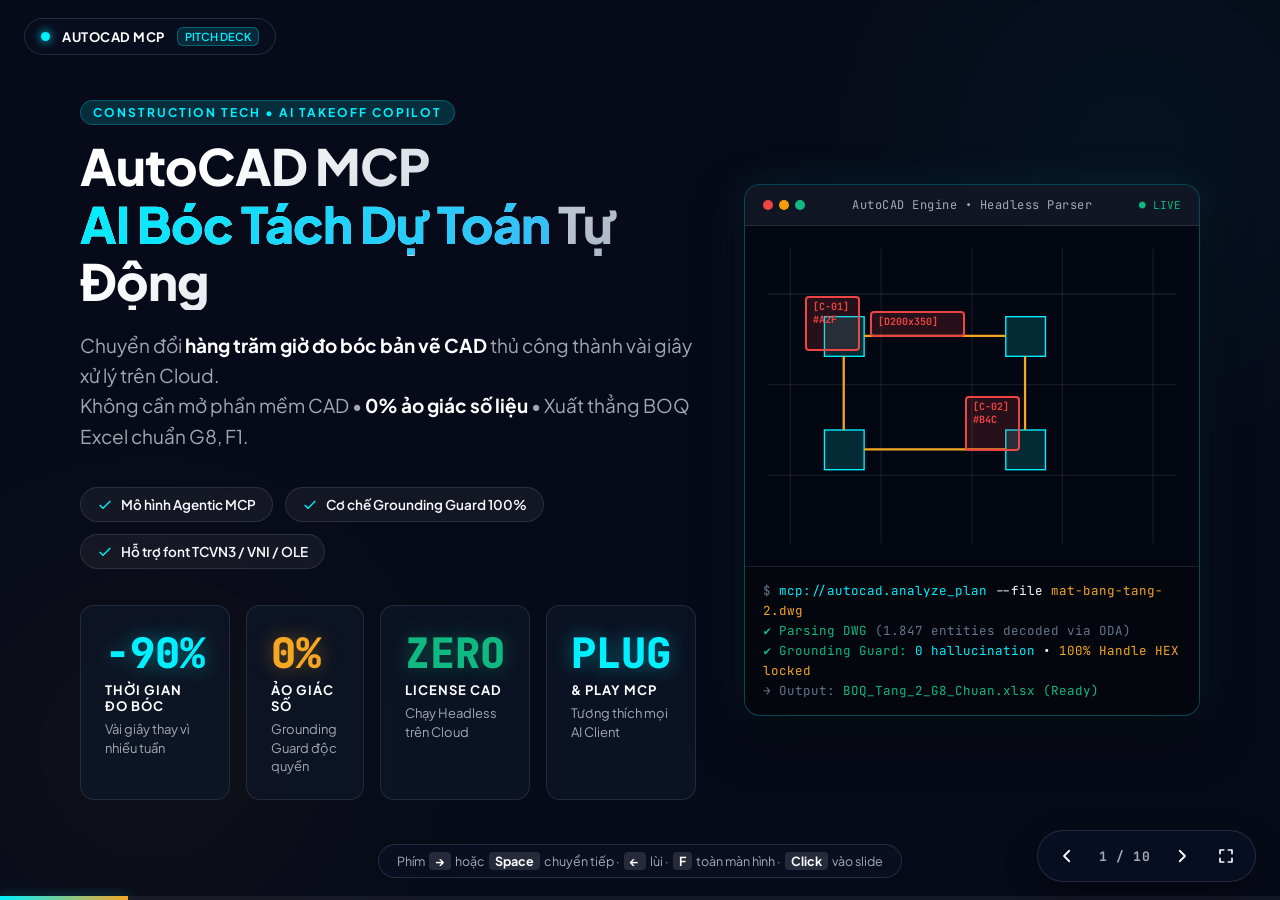
==== index.html @ a861b75d "Initial commit: AutoCAD MCP interactive web presentation slides" ====
<!doctype html>
<html lang="vi">
<head>
<meta charset="utf-8">
<meta name="viewport" content="width=device-width,initial-scale=1,viewport-fit=cover">
<title>AutoCAD MCP - AI Bóc Tách Dự Toán Bản Vẽ Tự Động</title>
<link rel="preconnect" href="https://fonts.googleapis.com">
<link rel="preconnect" href="https://fonts.gstatic.com" crossorigin>
<link href="https://fonts.googleapis.com/css2?family=Plus+Jakarta+Sans:wght@300;400;500;600;700;800&family=JetBrains+Mono:wght@400;500;700&display=swap" rel="stylesheet">

<style>
:root {
  color-scheme: dark;
  --bg: #070B19;
  --bg-card: rgba(15, 23, 42, 0.75);
  --ink: #F8FAFC;
  --muted: rgba(226, 232, 240, 0.72);
  --cyan: #00F0FF;
  --cyan-glow: rgba(0, 240, 255, 0.35);
  --amber: #F5A623;
  --amber-glow: rgba(245, 166, 35, 0.4);
  --emerald: #10B981;
  --border: rgba(255, 255, 255, 0.12);
  --border-active: rgba(0, 240, 255, 0.45);
  --font: "Plus Jakarta Sans", system-ui, -apple-system, sans-serif;
  --mono: "JetBrains Mono", monospace;
}

* { box-sizing: border-box; margin: 0; padding: 0; }
html, body { height: 100%; width: 100%; overflow: hidden; }
body {
  background: var(--bg);
  color: var(--ink);
  font-family: var(--font);
  user-select: none;
  -webkit-user-select: none;
}

/* Background Cyber Grid */
.bg-grid {
  position: fixed;
  inset: 0;
  background-image: 
    radial-gradient(circle at 50% 10%, rgba(0, 240, 255, 0.08) 0%, transparent 60%),
    radial-gradient(circle at 85% 85%, rgba(245, 166, 35, 0.06) 0%, transparent 50%),
    linear-gradient(rgba(255, 255, 255, 0.03) 1px, transparent 1px),
    linear-gradient(90deg, rgba(255, 255, 255, 0.03) 1px, transparent 1px);
  background-size: 100% 100%, 100% 100%, 48px 48px, 48px 48px;
  pointer-events: none;
  z-index: 0;
}

/* Deck Container */
.deck {
  position: fixed;
  inset: 0;
  z-index: 1;
}

.deck iframe {
  position: absolute;
  inset: 0;
  width: 100%;
  height: 100%;
  border: 0;
  background: transparent;
  opacity: 0;
  pointer-events: none;
  transition: opacity 0.65s cubic-bezier(0.16, 1, 0.3, 1), transform 0.65s cubic-bezier(0.16, 1, 0.3, 1);
  transform: scale(0.985);
}

.deck iframe.show {
  opacity: 1;
  pointer-events: auto;
  transform: scale(1);
}

/* Top Branding Bar */
.brand-bar {
  position: fixed;
  top: 18px;
  left: 24px;
  z-index: 10;
  display: flex;
  align-items: center;
  gap: 12px;
  padding: 8px 16px;
  border-radius: 999px;
  background: rgba(10, 16, 34, 0.65);
  backdrop-filter: blur(12px);
  border: 1px solid var(--border);
}

.brand-dot {
  width: 9px;
  height: 9px;
  border-radius: 50%;
  background: var(--cyan);
  box-shadow: 0 0 10px var(--cyan);
  animation: pulse 2s infinite ease-in-out;
}

@keyframes pulse {
  0%, 100% { transform: scale(1); opacity: 0.9; }
  50% { transform: scale(1.35); opacity: 0.4; }
}

.brand-title {
  font-size: 13px;
  font-weight: 700;
  letter-spacing: 0.5px;
  color: #fff;
  text-transform: uppercase;
}

.brand-badge {
  font-size: 11px;
  font-weight: 600;
  padding: 2px 7px;
  border-radius: 6px;
  background: rgba(0, 240, 255, 0.12);
  color: var(--cyan);
  border: 1px solid rgba(0, 240, 255, 0.3);
}

/* Bottom Progress Bar */
.progress-bar-container {
  position: fixed;
  left: 0;
  bottom: 0;
  width: 100%;
  height: 4px;
  background: rgba(255, 255, 255, 0.06);
  z-index: 20;
}

.progress-bar {
  height: 100%;
  width: 10%;
  background: linear-gradient(90deg, var(--cyan), var(--amber));
  box-shadow: 0 0 12px var(--cyan-glow);
  transition: width 0.5s cubic-bezier(0.16, 1, 0.3, 1);
}

/* Floating HUD Controls */
.hud {
  position: fixed;
  right: 24px;
  bottom: calc(18px + env(safe-area-inset-bottom, 0px));
  z-index: 25;
  display: flex;
  align-items: center;
  gap: 6px;
  padding: 6px 10px;
  border-radius: 999px;
  background: rgba(10, 16, 36, 0.75);
  border: 1px solid var(--border);
  backdrop-filter: blur(14px);
  -webkit-backdrop-filter: blur(14px);
  box-shadow: 0 10px 30px rgba(0, 0, 0, 0.4);
  transition: transform 0.3s ease, border-color 0.3s ease;
}

.hud:hover {
  border-color: var(--border-active);
}

.hud button {
  width: 38px;
  height: 38px;
  border: 0;
  border-radius: 50%;
  display: grid;
  place-items: center;
  background: transparent;
  color: var(--ink);
  cursor: pointer;
  transition: all 0.2s ease;
}

.hud button:hover {
  background: rgba(255, 255, 255, 0.12);
  color: var(--cyan);
  transform: scale(1.08);
}

.hud button:active {
  transform: scale(0.94);
}

.hud svg {
  width: 18px;
  height: 18px;
}

.hud .pos {
  min-width: 65px;
  text-align: center;
  font-size: 13px;
  font-weight: 700;
  color: var(--muted);
  font-family: var(--mono);
  letter-spacing: 0.5px;
}

/* Keyboard / Usage Hint */
.hint {
  position: fixed;
  left: 50%;
  bottom: calc(22px + env(safe-area-inset-bottom, 0px));
  z-index: 20;
  transform: translateX(-50%);
  padding: 8px 18px;
  border-radius: 999px;
  background: rgba(10, 16, 36, 0.7);
  border: 1px solid var(--border);
  font-size: 12.5px;
  color: var(--muted);
  backdrop-filter: blur(12px);
  transition: opacity 0.6s ease;
  pointer-events: none;
}

.hint b {
  color: #fff;
  padding: 1px 6px;
  background: rgba(255, 255, 255, 0.12);
  border-radius: 4px;
  margin: 0 2px;
}

.hint.gone {
  opacity: 0;
}

/* Responsive adjustments */
@media (max-width: 768px) {
  .hint { display: none; }
  .brand-bar { left: 14px; top: 14px; padding: 6px 12px; }
  .hud { right: 14px; bottom: 14px; padding: 4px 8px; }
  .hud button { width: 34px; height: 34px; }
  .hud svg { width: 16px; height: 16px; }
}
</style>
</head>
<body>

<div class="bg-grid"></div>

<!-- Top Branding -->
<div class="brand-bar">
  <div class="brand-dot"></div>
  <span class="brand-title">AutoCAD MCP</span>
  <span class="brand-badge">PITCH DECK</span>
</div>

<!-- Slides Deck -->
<div class="deck" id="deck"></div>

<!-- Bottom Progress Bar -->
<div class="progress-bar-container">
  <div class="progress-bar" id="progressBar"></div>
</div>

<!-- Navigation Controls -->
<div class="hud" id="hud">
  <button id="prevBtn" type="button" title="Slide trước (←)">
    <svg viewBox="0 0 24 24" fill="none" stroke="currentColor" stroke-width="2.4" stroke-linecap="round" stroke-linejoin="round"><path d="M15 19l-7-7 7-7"/></svg>
  </button>
  <span class="pos" id="pos">1 / 10</span>
  <button id="nextBtn" type="button" title="Slide sau (→ / Space)">
    <svg viewBox="0 0 24 24" fill="none" stroke="currentColor" stroke-width="2.4" stroke-linecap="round" stroke-linejoin="round"><path d="M9 5l7 7-7 7"/></svg>
  </button>
  <button id="fsBtn" type="button" title="Toàn màn hình (F)">
    <svg viewBox="0 0 24 24" fill="none" stroke="currentColor" stroke-width="2.2" stroke-linecap="round" stroke-linejoin="round"><path d="M4 9V4h5M20 9V4h-5M4 15v5h5M20 15v5h-5"/></svg>
  </button>
</div>

<div class="hint" id="hint">
  Phím <b>→</b> hoặc <b>Space</b> chuyển tiếp · <b>←</b> lùi · <b>F</b> toàn màn hình · <b>Click</b> vào slide
</div>

<script>
const SLIDES = [
  'slides/slide01.html',
  'slides/slide02.html',
  'slides/slide03.html',
  'slides/slide04.html',
  'slides/slide05.html',
  'slides/slide06.html',
  'slides/slide07.html',
  'slides/slide08.html',
  'slides/slide09.html',
  'slides/slide10.html'
];

const deck = document.getElementById('deck');
const pos = document.getElementById('pos');
const progressBar = document.getElementById('progressBar');
const hint = document.getElementById('hint');
const prevBtn = document.getElementById('prevBtn');
const nextBtn = document.getElementById('nextBtn');
const fsBtn = document.getElementById('fsBtn');

let currentIdx = -1;
let zIndexCounter = 1;

// Khởi tạo các iframes cho từng slide
const frames = SLIDES.map((src, idx) => {
  const iframe = document.createElement('iframe');
  iframe.src = src;
  iframe.title = `Slide ${idx + 1}`;
  iframe.hidden = true;
  iframe.setAttribute('allow', 'autoplay; fullscreen');
  deck.appendChild(iframe);
  return iframe;
});

function goToSlide(n) {
  n = Math.max(0, Math.min(SLIDES.length - 1, n));
  if (n === currentIdx) return;

  const prevFrame = frames[currentIdx];
  const nextFrame = frames[n];

  currentIdx = n;
  nextFrame.hidden = false;
  nextFrame.classList.remove('show');
  nextFrame.style.zIndex = ++zIndexCounter;

  // Trigger reflow
  void nextFrame.offsetWidth;
  nextFrame.classList.add('show');

  // Báo tin nhắn qua iframe để kích hoạt animation nếu có
  try {
    nextFrame.contentWindow.postMessage({ action: 'play' }, '*');
  } catch(e) {}

  if (prevFrame) {
    setTimeout(() => {
      if (frames[currentIdx] !== prevFrame) {
        prevFrame.classList.remove('show');
        prevFrame.hidden = true;
      }
    }, 700);
  }

  // Cập nhật HUD & Progress bar
  pos.textContent = `${n + 1} / ${SLIDES.length}`;
  progressBar.style.width = `${((n + 1) / SLIDES.length) * 100}%`;

  // Cập nhật Hash URL
  try {
    history.replaceState(null, '', '#' + (n + 1));
  } catch(e) {}
}

function nextSlide() { goToSlide(currentIdx + 1); }
function prevSlide() { goToSlide(currentIdx - 1); }

function toggleFullScreen() {
  if (!document.fullscreenElement) {
    document.documentElement.requestFullscreen().catch(() => {});
  } else {
    document.exitFullscreen().catch(() => {});
  }
}

// Bắt phím điều hướng
window.addEventListener('keydown', (e) => {
  if (e.key === 'ArrowRight' || e.key === ' ' || e.key === 'PageDown') {
    e.preventDefault();
    nextSlide();
  } else if (e.key === 'ArrowLeft' || e.key === 'PageUp') {
    e.preventDefault();
    prevSlide();
  } else if (e.key === 'f' || e.key === 'F') {
    e.preventDefault();
    toggleFullScreen();
  } else if (e.key === 'Home') {
    e.preventDefault();
    goToSlide(0);
  } else if (e.key === 'End') {
    e.preventDefault();
    goToSlide(SLIDES.length - 1);
  }
});

// Nhận thông điệp từ slide iframe
window.addEventListener('message', (e) => {
  if (!e.data) return;
  if (e.data.action === 'next') nextSlide();
  if (e.data.action === 'prev') prevSlide();
});

prevBtn.addEventListener('click', prevSlide);
nextBtn.addEventListener('click', nextSlide);
fsBtn.addEventListener('click', toggleFullScreen);

// Tự động ẩn gợi ý sau 6 giây
setTimeout(() => {
  hint.classList.add('gone');
}, 6000);

// Nạp slide theo hash ban đầu
let initSlide = 0;
const hash = parseInt(window.location.hash.replace('#', ''), 10);
if (!isNaN(hash) && hash >= 1 && hash <= SLIDES.length) {
  initSlide = hash - 1;
}
goToSlide(initSlide);
</script>

</body>
</html>
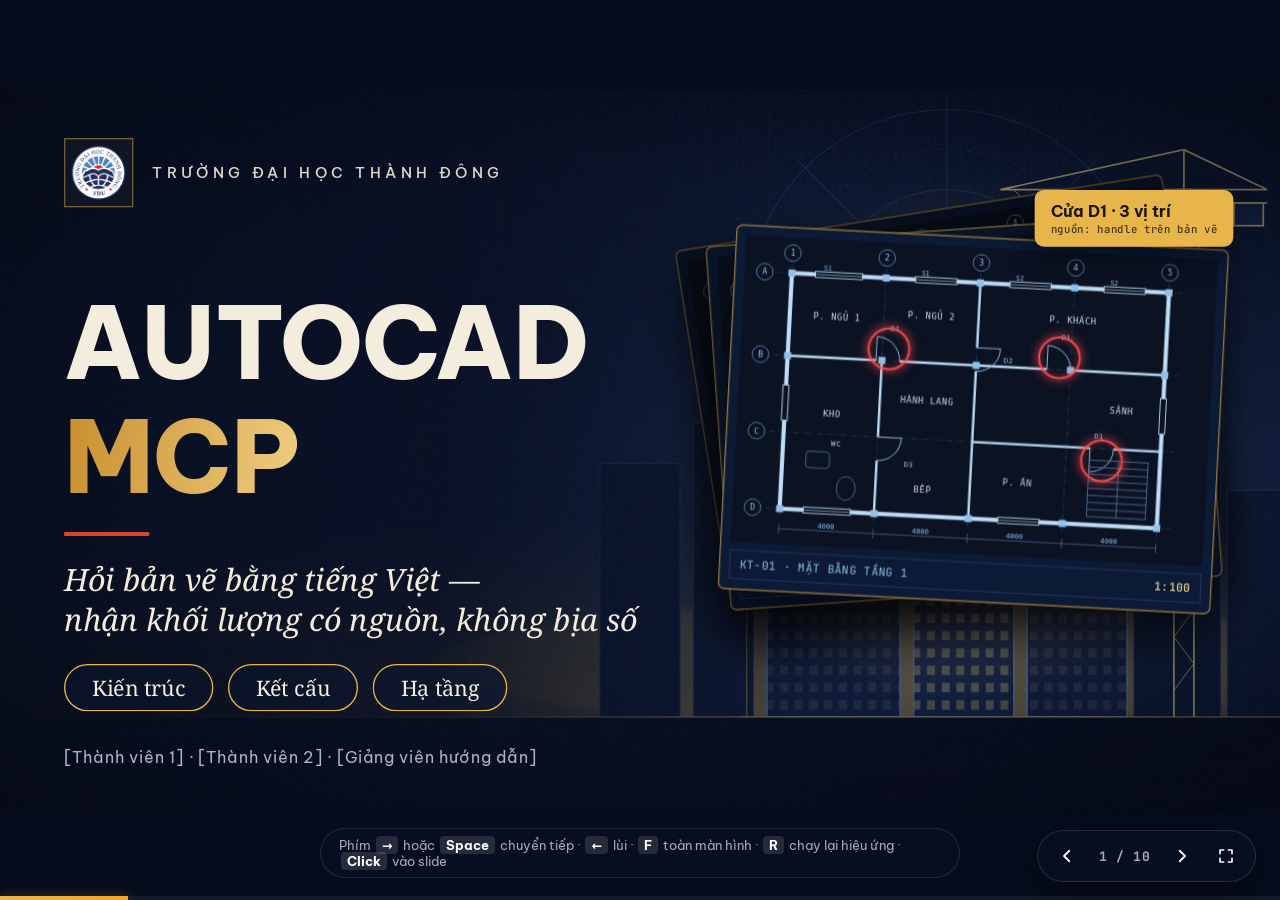
==== commit 147b8870: "Làm lại deck theo phong cách navy + vàng của TDU - 10 slide mới: bìa, vấn đề, giải pháp, demo, công " ====
--- a/index.html
+++ b/index.html
@@ -3,26 +3,26 @@
 <head>
 <meta charset="utf-8">
 <meta name="viewport" content="width=device-width,initial-scale=1,viewport-fit=cover">
-<title>AutoCAD MCP - AI Bóc Tách Dự Toán Bản Vẽ Tự Động</title>
+<title>AutoCAD MCP · Pitch deck · Trường Đại học Thành Đông</title>
 <link rel="preconnect" href="https://fonts.googleapis.com">
 <link rel="preconnect" href="https://fonts.gstatic.com" crossorigin>
-<link href="https://fonts.googleapis.com/css2?family=Plus+Jakarta+Sans:wght@300;400;500;600;700;800&family=JetBrains+Mono:wght@400;500;700&display=swap" rel="stylesheet">
+<link href="https://fonts.googleapis.com/css2?family=Be+Vietnam+Pro:wght@400;500;600;700&family=JetBrains+Mono:wght@400;500;700&display=swap" rel="stylesheet">
 
 <style>
 :root {
   color-scheme: dark;
-  --bg: #070B19;
+  --bg: #060C1C;
   --bg-card: rgba(15, 23, 42, 0.75);
   --ink: #F8FAFC;
   --muted: rgba(226, 232, 240, 0.72);
-  --cyan: #00F0FF;
-  --cyan-glow: rgba(0, 240, 255, 0.35);
+  --cyan: #E8B54A;
+  --cyan-glow: rgba(232, 181, 74, 0.35);
   --amber: #F5A623;
   --amber-glow: rgba(245, 166, 35, 0.4);
   --emerald: #10B981;
   --border: rgba(255, 255, 255, 0.12);
-  --border-active: rgba(0, 240, 255, 0.45);
-  --font: "Plus Jakarta Sans", system-ui, -apple-system, sans-serif;
+  --border-active: rgba(232, 181, 74, 0.55);
+  --font: "Be Vietnam Pro", "Plus Jakarta Sans", system-ui, -apple-system, sans-serif;
   --mono: "JetBrains Mono", monospace;
 }
 
@@ -41,7 +41,7 @@
   position: fixed;
   inset: 0;
   background-image: 
-    radial-gradient(circle at 50% 10%, rgba(0, 240, 255, 0.08) 0%, transparent 60%),
+    radial-gradient(circle at 50% 10%, rgba(232, 181, 74, 0.06) 0%, transparent 60%),
     radial-gradient(circle at 85% 85%, rgba(245, 166, 35, 0.06) 0%, transparent 50%),
     linear-gradient(rgba(255, 255, 255, 0.03) 1px, transparent 1px),
     linear-gradient(90deg, rgba(255, 255, 255, 0.03) 1px, transparent 1px);
@@ -119,9 +119,9 @@
   font-weight: 600;
   padding: 2px 7px;
   border-radius: 6px;
-  background: rgba(0, 240, 255, 0.12);
+  background: rgba(232, 181, 74, 0.12);
   color: var(--cyan);
-  border: 1px solid rgba(0, 240, 255, 0.3);
+  border: 1px solid rgba(232, 181, 74, 0.3);
 }
 
 /* Bottom Progress Bar */
@@ -248,13 +248,6 @@
 
 <div class="bg-grid"></div>
 
-<!-- Top Branding -->
-<div class="brand-bar">
-  <div class="brand-dot"></div>
-  <span class="brand-title">AutoCAD MCP</span>
-  <span class="brand-badge">PITCH DECK</span>
-</div>
-
 <!-- Slides Deck -->
 <div class="deck" id="deck"></div>
 
@@ -278,7 +271,7 @@
 </div>
 
 <div class="hint" id="hint">
-  Phím <b>→</b> hoặc <b>Space</b> chuyển tiếp · <b>←</b> lùi · <b>F</b> toàn màn hình · <b>Click</b> vào slide
+  Phím <b>→</b> hoặc <b>Space</b> chuyển tiếp · <b>←</b> lùi · <b>F</b> toàn màn hình · <b>R</b> chạy lại hiệu ứng · <b>Click</b> vào slide
 </div>
 
 <script>
@@ -393,6 +386,7 @@
   if (!e.data) return;
   if (e.data.action === 'next') nextSlide();
   if (e.data.action === 'prev') prevSlide();
+  if (e.data.action === 'fs') toggleFullScreen();
 });
 
 prevBtn.addEventListener('click', prevSlide);
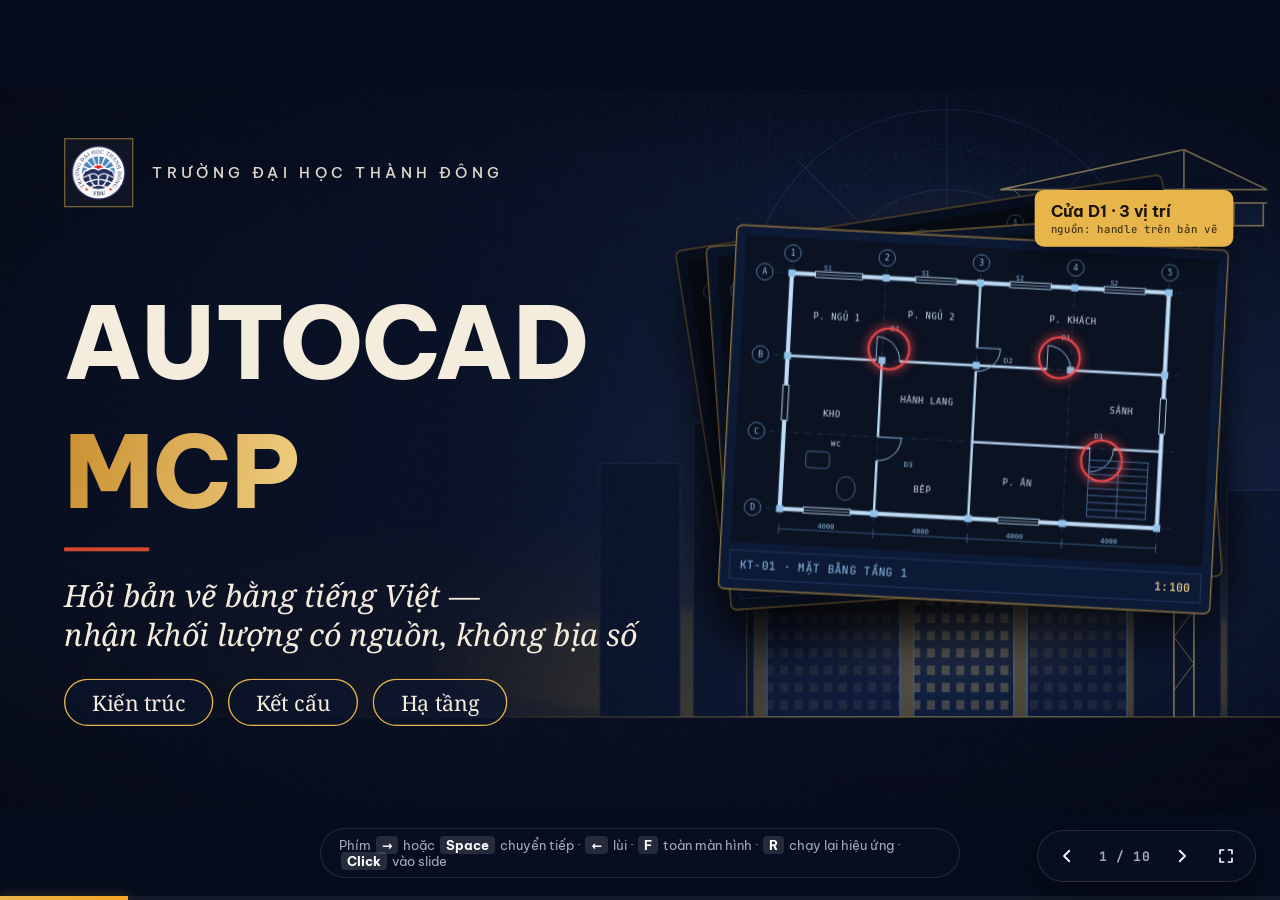
==== commit 90943472: "Thêm mã phiên bản cho slide để trình duyệt luôn tải bản mới Co-Authored-By: Claude Opus 5.5 <noreply" ====
--- a/index.html
+++ b/index.html
@@ -275,6 +275,7 @@
 </div>
 
 <script>
+const DECK_VERSION = '20261008a';
 const SLIDES = [
   'slides/slide01.html',
   'slides/slide02.html',
@@ -302,7 +303,7 @@
 // Khởi tạo các iframes cho từng slide
 const frames = SLIDES.map((src, idx) => {
   const iframe = document.createElement('iframe');
-  iframe.src = src;
+  iframe.src = src + '?v=' + DECK_VERSION;   // đổi DECK_VERSION mỗi lần sửa slide để trình duyệt không dùng bản cũ
   iframe.title = `Slide ${idx + 1}`;
   iframe.hidden = true;
   iframe.setAttribute('allow', 'autoplay; fullscreen');
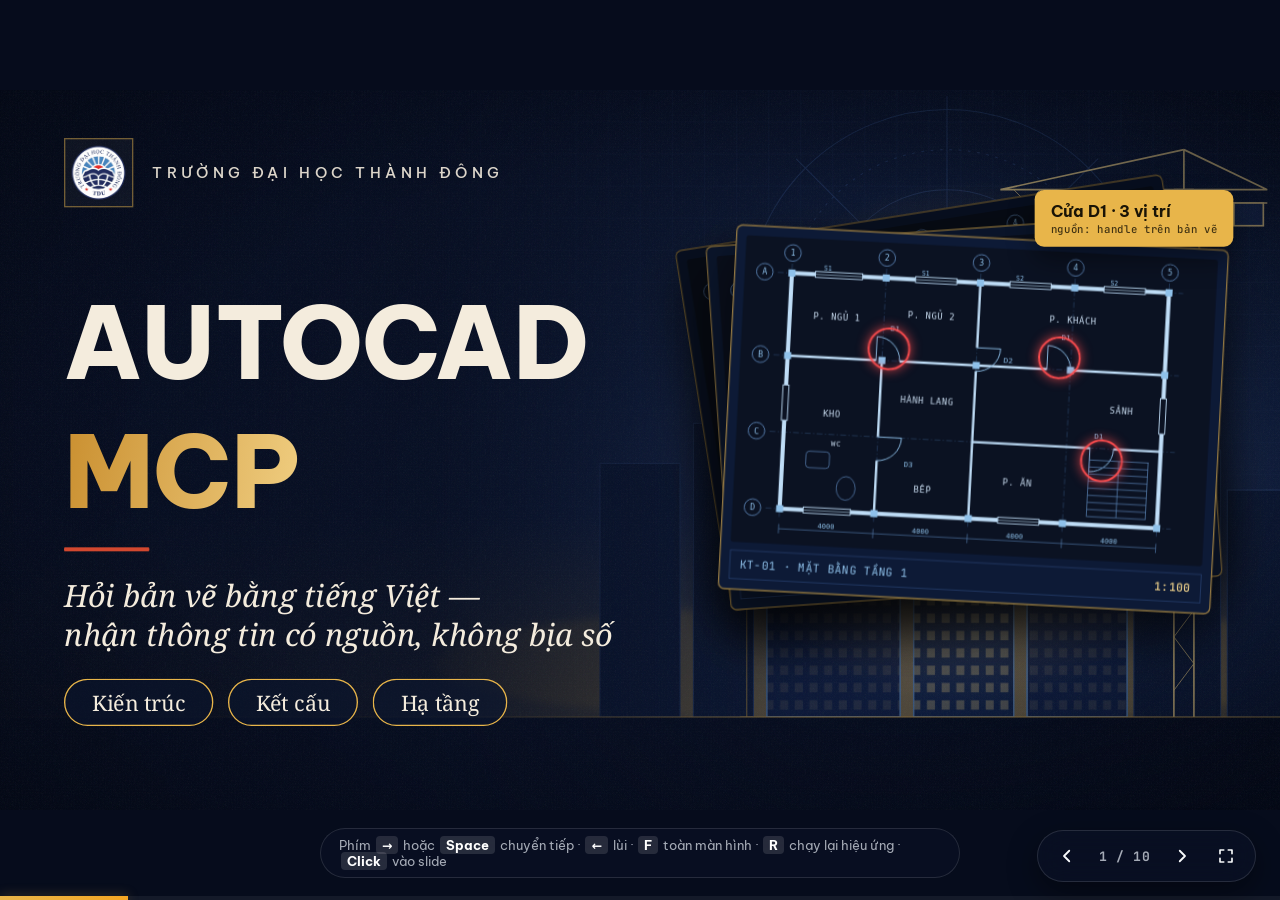
==== commit f50b5f6a: "Slide 1 và 10: đổi tagline, số vốn 200 triệu, người liên hệ Co-Authored-By: Claude Opus 5.5 <noreply" ====
--- a/index.html
+++ b/index.html
@@ -275,7 +275,7 @@
 </div>
 
 <script>
-const DECK_VERSION = '20261008a';
+const DECK_VERSION = '20261008c';
 const SLIDES = [
   'slides/slide01.html',
   'slides/slide02.html',
